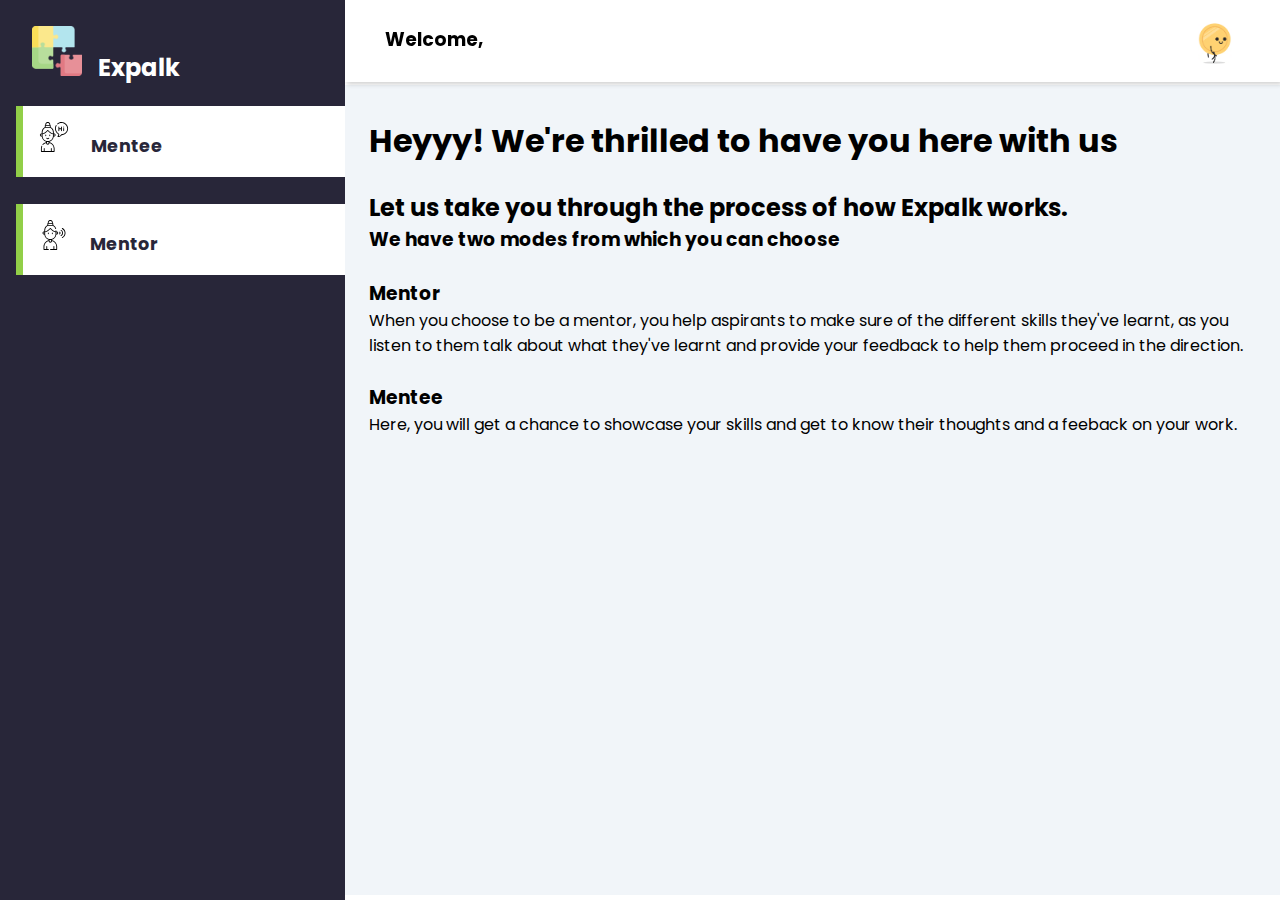
==== Expalk-Website/dashboard.html @ d844bbfd "first commit" ====
<!DOCTYPE html>
<html>
	<head>
        <meta charset="utf-8" />
        <title>Expalk</title>
        <link rel="stylesheet" href="https://maxst.icons8.com/vue-static/landings/line-awesome/line-awesome/1.3.0/css/line-awesome.min.css">
        <link rel="stylesheet" href="dashboard.css">
    </head>
	<body >
        <div class="sidebar">
          <div class="sidebar-brand">
            <h2><span><img src="puzzle.png" height="50px" width="50px" alt="" style="margin-top: 10px;"></span><a href="dashboard.html" class="talktalk">Expalk</a></h2>
          </div>
          <div class="sidebar-menu">
            <ul>
              <li>
                <a href="listner.html" class= "active"><span><img src="ic_speaker.svg" height="30px" width="30px"> </span>
                  <span><b>Mentee</b></span></a>
                </li>
                <li>
                  <a href="speaker.html" class="active" ><span> <img src="ic_listener.svg" height="30px" width="30px" alt=""></span>
                    <span><b>Mentor</b></span></a>

                  </li>
            </ul>
          </div>
        </div>
        <div class="main-content">
          <header>

            <h3 class = "welcome">
              <label for="">
                <span class= "icon to be added"></span>
              </label>
              Welcome, <span id = "name_user"><h3></h3></span>
            </h3>

            <div class="user-wrapper">
                <img src="user_image1.gif" width="50px" height="50px" alt="">
                <div>
                    <p id="token_count"><span><p></p></span></p>
                </div>
            </div>

          </header>

          <main> 
            <h1>Heyyy! We're thrilled to have you here with us</h1><br>
            <h2>Let us take you through the process of how Expalk works.</h2>
            <h3>We have two modes from which you can choose</h3><br>
            <p><span><h3>Mentor</h3></span>When you choose to be a mentor, you help aspirants to make sure of the different skills they've learnt, as you listen to them talk about what they've learnt and provide your feedback to help them proceed in the direction. 
            </p><br>
            <p><span><h3>Mentee</h3></span>Here, you will get a chance to showcase your skills and get to know their thoughts and a feeback on your work.
            </p>
          </main>
        </div>
        <script src="login.js"></script>
        <script src="dashboard.js"></script>
	</body>
</html>
---- Expalk-Website/dashboard.css ----
@import url('https://fonts.googleapis.com/css2?family=Poppins:wght@300;400;500;600&display=swap');

:root {
    --main-colour: #282639;
    --colour-dark: #92CF48;
    --text-grey: #8390A2;
}

*{
    padding:0;
    margin:0;
    box-sizing: border-box;
    list-style-type: none;
    text-decoration: none;
    font-family: 'Poppins', sans-serif;
}

.sidebar{
    width: 345px;
    position: fixed;
    left: 0;
    top: 0;
    height: 100%;
    background: var(--main-colour);
    z-index: 100;
}

.sidebar-brand{
    height: 90px;
    padding: 1rem 0rem 1rem 2rem;
    color: #fff;
}


.sidebar-brand span{
    display: inline-block;
    padding-right: 1rem;
}

.sidebar-menu{
    margin-top: 1rem;
}

.sidebar-menu li {
    width: 100%;
    margin-bottom: 1.7rem;
    padding-left: 1rem;
}

.sidebar-menu a {
    padding-left: 1rem; 
    display: block;
    color: #fff;
    font-size: 1.1rem;
}

.sidebar-menu a.active{
    background: #fff;
    padding-top: 1rem;
    padding-bottom: 1rem;
    color: var(--main-colour);
    border-left: 7px solid var(--colour-dark);
    border-radius: 0px 0px 0px 0px;
}

.sidebar-menu a span:first-child {
    font-size: 1.5rem;
    padding-right: 1rem;
}

.main-content{
    margin-left: 345px;
}

header {
    display: flex;
    justify-content: space-between;
    padding: 1rem 1.5rem;
    box-shadow: 2px 2px 5px rgba(0, 0, 0, 0.2);
    position: fixed;
    left: 345px;
    width: calc(100% - 345px);
    top: 0;
    z-index: 100; 
    background-color: white;
}

header h2{
    color: #000;
}

header label span{
    font-size: 1.7rem;
    padding-right: 1rem;
}

/* .search-wrapper{
    border: 1px solid #ccc;
    border-radius: 30px;
    height: 50px;
    display: flex;
    align-items: center;
    overflow-x: hidden;
}

.search-wrapper span{
    display: inline-block;
    padding: 0rem 1rem;
    font-size: 1.5rem;
}

.search-wrapper input{
    height: 100%;
    padding: .5rem;
    border: none;
    outline: none;
} */

.user-wrapper {
    display: flex;
    align-items: center;
}

.user-wrapper img{
    border-radius: 50%;
    margin-right: 1rem;
}

.user-wrapper small{
    display: inline-block;
    color: var(--text-grey);    
}

main{
    margin-top: 85px;
    padding: 2rem 1.5rem;
    background: #f1f5f9;
    min-height: calc(100vh - 90px);
}

.cards{
    display: grid;
    grid-template-columns: repeat(4 , 1fr);
    grid-gap: 2rem;
    margin-top: 1rem;
}

.card-single{
    display: flex;
    justify-content: space-between;
    background: #fff;
    padding: 1rem;
    border-radius: 2px;
}

.card-single div:last-child span{
    font-size: 3rem;
    color: var(--main-colour);
}

.card-single div:first-child span{
    color: var(--text-grey);
}

.card-single:last-child{
    background: var(--main-colour);
}

.card-single:last-child h1,
.card-single:last-child div:last-child span,
.card-single:last-child div:first-child span{
    color: #fff;
}

.chart_class li a{
    background: #fff;
    padding-top: .7rem;
    padding-bottom: .7rem;
    color:var(--main-colour);
    border-left: 7px solid var(--colour-dark);
    border-radius: 0px 0px 0px 0px;
    margin-left: 30px;

}

#first_element{
    margin-top: 30px;;
}

.questions{
    margin-bottom: 30px;
}

.talktalk{
    color: white;
}

.talktalk:hover{
    color: white;
}
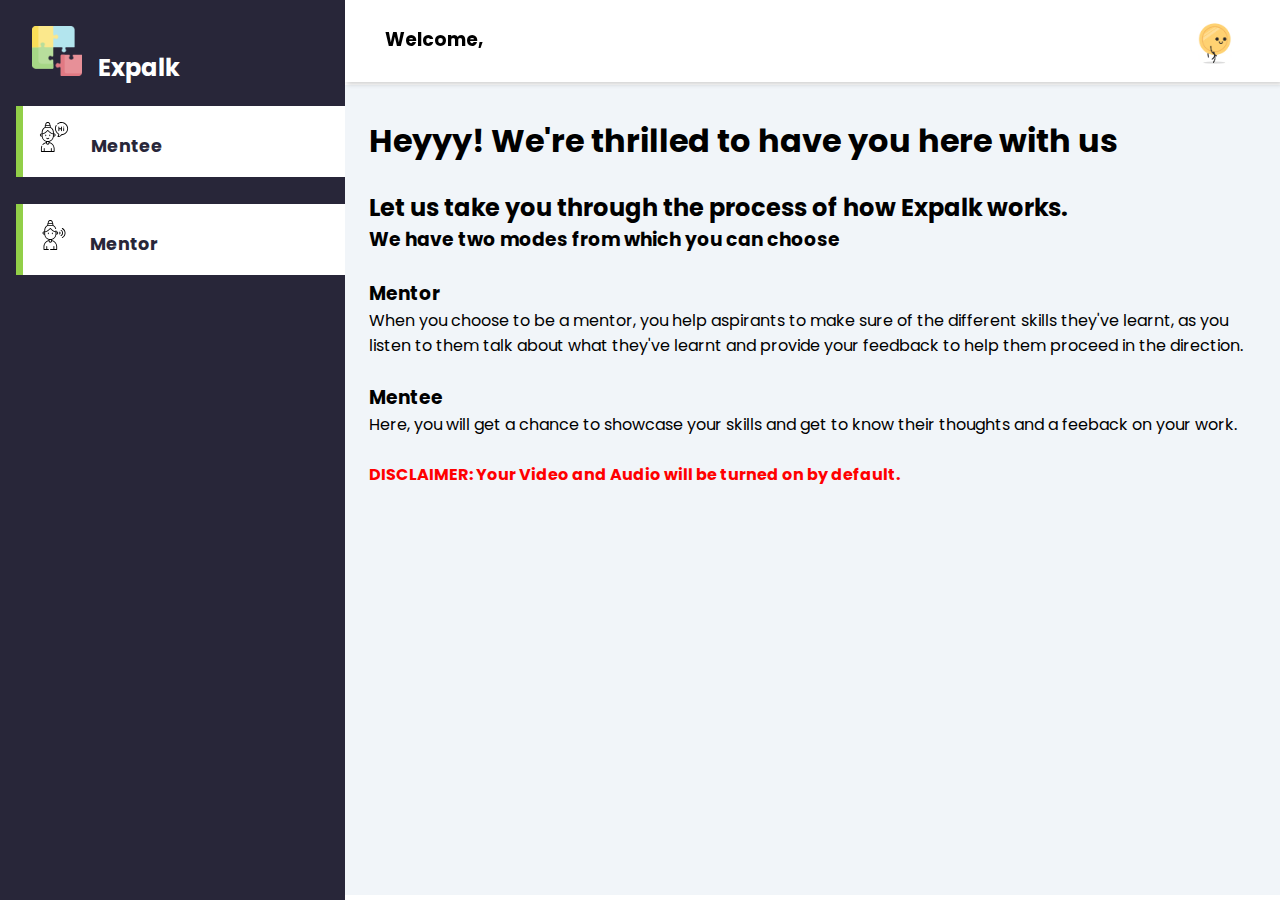
==== commit e7cc9284: "second commit" ====
--- a/Expalk-Website/dashboard.html
+++ b/Expalk-Website/dashboard.html
@@ -51,7 +51,8 @@
             <p><span><h3>Mentor</h3></span>When you choose to be a mentor, you help aspirants to make sure of the different skills they've learnt, as you listen to them talk about what they've learnt and provide your feedback to help them proceed in the direction. 
             </p><br>
             <p><span><h3>Mentee</h3></span>Here, you will get a chance to showcase your skills and get to know their thoughts and a feeback on your work.
-            </p>
+            </p><br>
+            <p style="color: red;"><b>DISCLAIMER: Your Video and Audio will be turned on by default.</b></p>
           </main>
         </div>
         <script src="login.js"></script>
